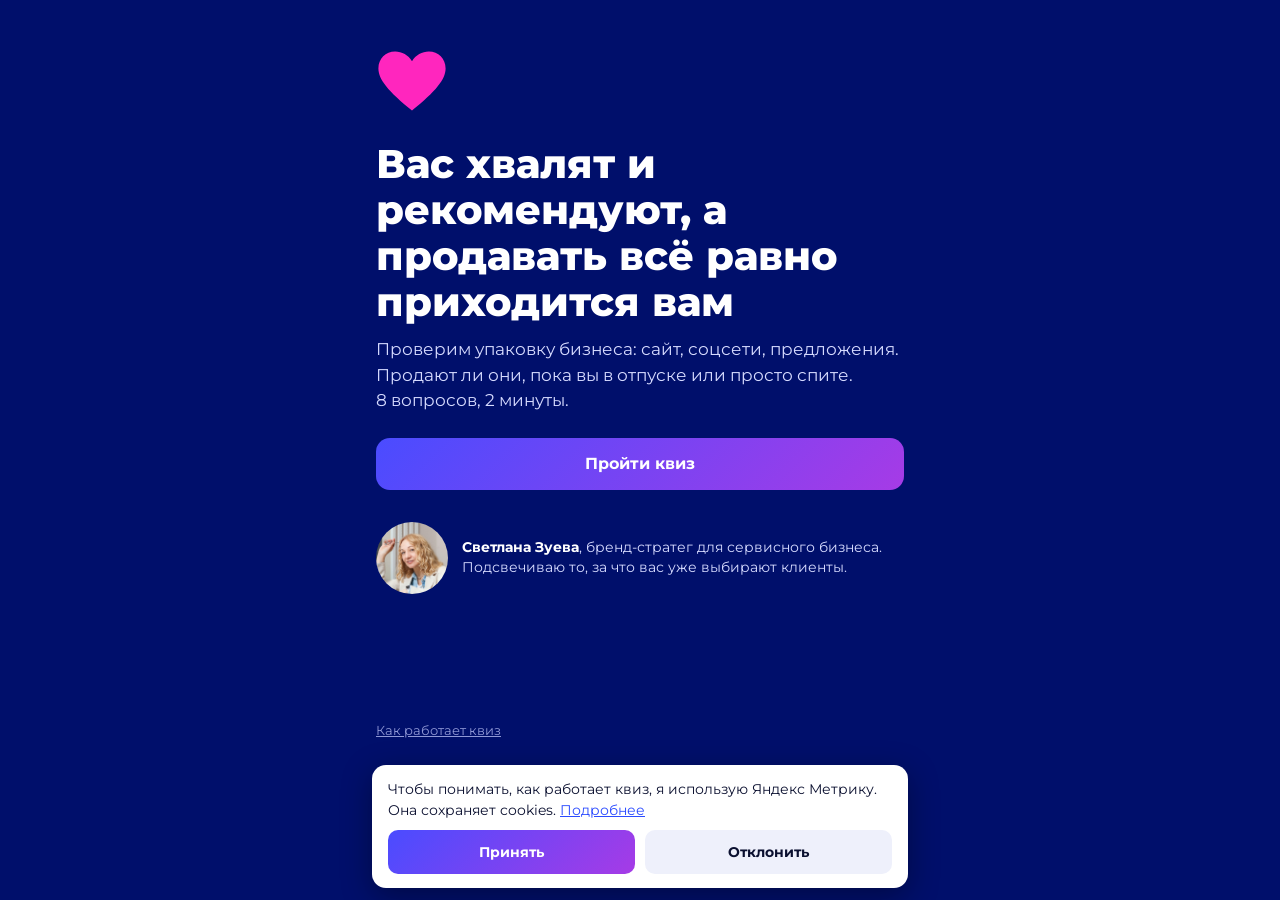
==== index.html @ f7955f4e "Add Telegram fallbacks (app link, copy message, username); cookie banner spacing" ====
<!DOCTYPE html>
<html lang="ru">
<head>
  <meta charset="UTF-8">
  <meta name="viewport" content="width=device-width, initial-scale=1">
  <title>Бренд-диагностика: квиз для владельцев сервисного бизнеса</title>
  <meta name="description" content="Вас хвалят и рекомендуют, а продавать всё равно приходится вам. 8 вопросов за 2 минуты: проверьте, продаёт ли упаковка бизнеса без вас.">
  <link rel="stylesheet" href="style.css">
</head>
<body>
  <main class="app">

    <!-- Прогресс виден только на экранах с вопросами -->
    <div class="progress" id="progress" hidden>
      <button class="back" id="backBtn" type="button" aria-label="Назад">←</button>
      <div class="bar"><span id="barFill"></span></div>
      <span class="count" id="count">1 из 8</span>
    </div>

    <!-- 1. Старт -->
    <section class="screen active" data-screen="start">
      <svg class="deco" viewBox="0 0 120 110" aria-hidden="true">
        <path d="M60 104C20 72 4 52 4 34 4 18 16 6 32 6c11 0 22 6 28 16C66 12 77 6 88 6c16 0 28 12 28 28 0 18-16 38-56 70z" fill="#FF26BE"/>
      </svg>
      <h1>Вас хвалят и рекомендуют, а продавать всё равно приходится&nbsp;вам</h1>
      <p class="lead">Проверим упаковку бизнеса: сайт, соцсети, предложения. Продают ли они, пока вы в отпуске или просто спите. 8&nbsp;вопросов, 2&nbsp;минуты.</p>
      <button class="btn" id="startBtn" type="button">Пройти квиз</button>
      <div class="author">
        <div class="photo"><span>СЗ</span></div>
        <p><strong>Светлана Зуева</strong>, бренд-стратег для сервисного бизнеса.<br>Подсвечиваю то, за что вас уже выбирают клиенты.</p>
      </div>
    </section>

    <!-- 2. Вопрос -->
    <section class="screen" data-screen="question">
      <h2 id="qTitle"></h2>
      <div class="options" id="qOptions"></div>
    </section>

    <!-- 3. Результат -->
    <section class="screen" data-screen="result">
      <div class="card">
        <p class="kicker">Ваш результат</p>
        <div class="score"><span id="rScore">0</span><small> из 10</small></div>
        <h2 id="rTitle"></h2>
        <p id="rText"></p>
      </div>

      <div class="card">
        <h3>Карта вашей упаковки</h3>
        <p class="hint">Из этих семи зон клиент складывает впечатление о компании.</p>
        <ul class="zones" id="zoneMap"></ul>
        <div class="legend">
          <span><i class="dot weak"></i>слабо</span>
          <span><i class="dot mid"></i>средне</span>
          <span><i class="dot strong"></i>сильно</span>
        </div>
        <div class="risk">
          <p class="kicker">Главная зона риска</p>
          <p id="rRisk"></p>
        </div>
      </div>

      <div class="card">
        <h3>Что это обычно значит</h3>
        <ul class="list" id="rSymptoms"></ul>
      </div>

      <div class="card">
        <h3>Квиз показывает, где болит. Диагностика отвечает, почему и что с этим делать</h3>
        <p class="hint">Чего квиз не покажет:</p>
        <ul class="list">
          <li>За что клиенты платят вам на самом деле. Спойлер: не всегда за то, что вы думаете.</li>
          <li>Где упаковка говорит им не то, что говорите вы.</li>
          <li>С чего начать, чтобы изменения заметили в продажах, а не только в красоте.</li>
        </ul>
        <p class="label-sm">Как проходит диагностика, две недели:</p>
        <ol class="steps">
          <li><strong>Бриф</strong>Несколько вопросов о бизнесе, можно ответить голосовыми.</li>
          <li><strong>Смотрю на бизнес глазами клиента</strong>Сайт, соцсети, предложения, вывеска, отзывы, 2–3 конкурента.</li>
          <li><strong>Встреча с вами, 2 часа, и интервью с вашими клиентами</strong>Выясняю, за что вас выбирают и что чуть не остановило.</li>
          <li><strong>Итоговый разбор, 1 час</strong>Показываю выводы, и вместе решаем, с чего начать.</li>
        </ol>
        <p class="hint">Ваше время: около 3 часов и бриф.</p>
      </div>

      <div class="card accent">
        <div class="author on-accent">
          <div class="photo"><span>СЗ</span></div>
          <p><strong>Светлана Зуева</strong><br>бренд-стратег, 20+ лет в дизайне и рекламе</p>
        </div>
        <h3>Пусть продаёт упаковка, а не только вы</h3>
        <p>Вы узнаете, за что клиенты выбирают вас на самом деле, и получите три шага, чтобы сайт, соцсети и предложения продавали за вас: больше заявок, меньше уговоров и скидок.</p>
        <ul class="list light">
          <li>отчёт на 5–7 страниц, по которому можно действовать на следующий день;</li>
          <li>сильные стороны вашего бизнеса словами ваших клиентов;</li>
          <li>места, где упаковка тормозит продажи.</li>
        </ul>
        <p class="pilot">Пилотная цена <strong>15 000 ₽</strong> вместо 25 000 ₽ для первых трёх компаний. Осталось мест: <strong id="rSpots">3</strong></p>
        <a class="btn" id="tgBtn" href="#" target="_blank" rel="noopener">Записаться на диагностику</a>
        <p class="cta-note">Откроется Telegram с готовым сообщением. Я отвечу в течение рабочего дня.</p>
        <p class="cta-note" id="tgAlt">Не открывается? <a href="#" id="tgApp">Открыть в приложении Telegram</a> · <button class="link-btn" id="tgCopy" type="button">Скопировать сообщение</button><br>Или найдите меня в Telegram: <strong id="tgName"></strong></p>
      </div>
    </section>

    <footer class="footer">
      <a id="privacyFooter" href="privacy.html">Как работает квиз</a>
    </footer>
  </main>

  <!-- Баннер cookies: показывается только если в config.js указан номер Метрики -->
  <div class="cookie" id="cookie" hidden>
    <p>Чтобы понимать, как работает квиз, я использую Яндекс Метрику. Она сохраняет cookies. <a href="privacy.html">Подробнее</a></p>
    <div class="cookie-btns">
      <button class="cookie-btn" id="cookieOk" type="button">Принять</button>
      <button class="cookie-btn ghost" id="cookieNo" type="button">Отклонить</button>
    </div>
  </div>

  <script src="config.js"></script>
  <script src="script.js"></script>
</body>
</html>
---- style.css ----
﻿/* Шрифт лежит на самом сайте (корень сайта), без обращений к серверам Google */
@font-face {
  font-family: "Montserrat";
  src: url("Montserrat-Variable.woff2") format("woff2");
  font-weight: 400 800;
  font-style: normal;
  font-display: swap;
}

:root {
  --navy: #000f6b;
  --navy-2: #0a1a85;
  --pink: #ff26be;
  --blue: #2b4bff;
  --violet: #a63be6;
  --green: #22bb4d;
  --green-text: #148a37;
  --white: #ffffff;
  --ink: #0b1030;
  --muted: #8f98d6;
  --grad: linear-gradient(135deg, #4a4cff, #a63be6);
  --radius: 18px;
}

* { box-sizing: border-box; }

html { -webkit-text-size-adjust: 100%; }

body {
  margin: 0;
  min-height: 100vh;
  background: var(--navy);
  color: var(--white);
  font-family: "Montserrat", "Segoe UI", Arial, sans-serif;
  font-size: 16px;
  line-height: 1.5;
}

.app {
  max-width: 560px;
  margin: 0 auto;
  padding: 20px 16px 32px;
  min-height: 100vh;
  display: flex;
  flex-direction: column;
}

h1, h2, h3 { margin: 0 0 12px; font-weight: 800; line-height: 1.15; }
h1 { font-size: clamp(28px, 8vw, 40px); text-wrap: balance; }
h2, h3 { text-wrap: balance; }
h2 { font-size: clamp(22px, 6vw, 30px); }
h3 { font-size: 22px; }
p { margin: 0 0 12px; }

.lead { color: #d6dbff; font-size: 17px; margin-bottom: 24px; }
.label { font-weight: 700; margin: 20px 0 8px; display: block; }
.muted { color: var(--muted); font-weight: 400; }
.note { text-align: center; color: var(--muted); font-size: 14px; margin-top: 12px; }
.kicker { text-transform: uppercase; letter-spacing: .08em; font-size: 12px; font-weight: 700; color: var(--pink); margin-bottom: 6px; }

/* Экраны */
.screen { display: none; flex: 1; animation: fade .3s ease; }
.screen.active { display: block; }
@keyframes fade { from { opacity: 0; transform: translateY(8px); } to { opacity: 1; transform: none; } }

/* Декор на старте */
.deco { width: 72px; margin-bottom: 20px; }

/* Прогресс */
.progress { display: flex; align-items: center; gap: 12px; margin-bottom: 24px; }
.progress[hidden] { display: none; }
.back {
  width: 44px; height: 44px; border-radius: 50%;
  border: 1.5px solid rgba(255,255,255,.35); background: transparent; color: var(--white);
  font-size: 20px; cursor: pointer; flex: none;
}
.bar { flex: 1; height: 6px; border-radius: 3px; background: rgba(255,255,255,.18); overflow: hidden; }
.bar span { display: block; height: 100%; width: 0; background: var(--pink); transition: width .3s ease; }
.count { font-size: 14px; color: #d6dbff; white-space: nowrap; }

/* Кнопки */
.btn {
  display: block; width: 100%; min-height: 52px; padding: 14px 20px;
  border: 0; border-radius: 14px; background: var(--grad); color: var(--white);
  font: inherit; font-weight: 700; text-align: center; text-decoration: none; cursor: pointer;
  transition: transform .15s ease, opacity .15s ease;
}
.btn:hover { transform: translateY(-1px); }
.btn:disabled { opacity: .4; cursor: not-allowed; transform: none; }

/* Варианты ответов */
.options { display: grid; gap: 10px; margin-bottom: 16px; }
.option {
  min-height: 52px; padding: 14px 16px; text-align: left;
  border: 1.5px solid rgba(255,255,255,.3); border-radius: 14px;
  background: rgba(255,255,255,.04); color: var(--white); font: inherit; cursor: pointer;
  transition: border-color .15s ease, background .15s ease;
}
.option:hover { border-color: var(--pink); }
.option.selected { border-color: var(--pink); background: rgba(255,38,190,.18); }

/* Автор */
.author { display: flex; align-items: center; gap: 14px; margin-top: 32px; }
.author p { margin: 0; font-size: 14px; color: #d6dbff; line-height: 1.4; }
.author strong { color: var(--white); }
.photo {
  width: 72px; height: 72px; border-radius: 50%; flex: none; overflow: hidden;
  background: var(--grad); display: flex; align-items: center; justify-content: center;
  font-weight: 800; font-size: 22px;
}
.photo img { width: 100%; height: 100%; object-fit: cover; display: block; }

/* Карточки (светлые) */
.card {
  background: var(--white); color: var(--ink);
  border-radius: var(--radius); padding: 24px 20px; margin-bottom: 16px;
}
.card.accent { background: var(--blue); color: var(--white); }
.card .lead { color: #444b7a; }
.card .hint { color: #444b7a; margin: 16px 0 0; font-size: 15px; }

/* Форма */
.field {
  width: 100%; min-height: 50px; padding: 12px 14px; font: inherit; font-size: 16px;
  border: 1.5px solid #c9cdea; border-radius: 12px; background: #fff; color: var(--ink);
}
.field:focus { outline: 2px solid var(--blue); border-color: var(--blue); }
.options + .field { margin-bottom: 16px; }
.error { color: #d6168f; font-size: 14px; margin: 6px 0 0; }
.error[hidden] { display: none; }
.check { display: flex; gap: 10px; align-items: flex-start; margin: 20px 0; font-size: 14px; cursor: pointer; }
.check input { width: 22px; height: 22px; margin: 0; flex: none; accent-color: var(--blue); }
.check a { color: var(--blue); }
.card .btn { margin-top: 8px; }

/* Результат */
.score { font-size: 64px; font-weight: 800; line-height: 1; color: var(--blue); margin-bottom: 8px; }
.score small { font-size: 22px; color: #6b72a8; font-weight: 500; }
.risk { background: #fdeaf8; border-radius: 12px; padding: 14px 16px; margin-top: 16px; }
.risk p:last-child { margin: 0; font-weight: 700; }
.pilot { background: rgba(255,255,255,.14); border-radius: 12px; padding: 12px 14px; margin: 16px 0; }
.card.accent .btn { background: var(--white); color: var(--blue); }

/* Карта зон */
.card h3 { color: var(--navy); }
.card.accent h3 { color: var(--white); }
.zones { list-style: none; margin: 16px 0 12px; padding: 0; display: grid; gap: 14px; }
.zone-head { display: flex; justify-content: space-between; gap: 12px; font-size: 14px; font-weight: 600; margin-bottom: 6px; }
.zone-state { font-weight: 700; white-space: nowrap; }
.zone-track { height: 10px; border-radius: 5px; background: #e6e8f7; overflow: hidden; }
.zone-fill { display: block; height: 100%; width: 0; border-radius: 5px; transition: width .9s cubic-bezier(.2,.8,.2,1); }
.weak .zone-fill, .dot.weak { background: var(--pink); }
.mid .zone-fill, .dot.mid { background: var(--violet); }
.strong .zone-fill, .dot.strong { background: var(--green); }
.weak .zone-state { color: #d6168f; }
.mid .zone-state { color: var(--violet); }
.strong .zone-state { color: var(--green-text); }
.legend { display: flex; gap: 16px; font-size: 13px; color: #444b7a; }
.legend span { display: flex; align-items: center; gap: 6px; }
.dot { width: 10px; height: 10px; border-radius: 50%; display: inline-block; }
.zone.is-risk .zone-head { color: #d6168f; }

/* Списки в карточках */
.list { margin: 12px 0 0; padding: 0; list-style: none; display: grid; gap: 10px; }
.list li { position: relative; padding-left: 22px; }
.list li::before {
  content: ""; position: absolute; left: 0; top: .5em; width: 10px; height: 10px;
  border-radius: 50%; background: var(--pink);
}
.list.light li::before { background: var(--white); }
.steps { list-style: none; counter-reset: step; margin: 16px 0; padding: 0; display: grid; gap: 16px; }
.steps li { position: relative; padding-left: 40px; counter-increment: step; }
.steps li::before {
  content: counter(step); position: absolute; left: 0; top: 0; width: 28px; height: 28px;
  border-radius: 50%; background: var(--blue); color: var(--white); font-weight: 700; font-size: 14px;
  display: flex; align-items: center; justify-content: center;
}
.steps strong { display: block; margin-bottom: 2px; color: var(--navy); }
.label-sm { font-weight: 700; margin: 16px 0 0; }
.cta-note { text-align: center; font-size: 14px; color: #dfe4ff; margin: 12px 0 0; }
.cta-note a, .cta-note strong { color: var(--white); }
.link-btn { background: none; border: 0; padding: 0; color: var(--white); font: inherit; text-decoration: underline; cursor: pointer; }
.author.on-accent { margin: 0 0 16px; }
.author.on-accent p { color: #dfe4ff; }

/* Баннер cookies */
.cookie {
  position: fixed; left: 12px; right: 12px; bottom: 12px; z-index: 10;
  max-width: 536px; margin: 0 auto; padding: 14px 16px;
  background: var(--white); color: var(--ink); border-radius: 14px;
  box-shadow: 0 8px 30px rgba(0, 0, 0, .35); font-size: 14px;
}
.cookie[hidden] { display: none; }
.has-cookie .app { padding-bottom: 160px; }
.cookie p { margin: 0 0 10px; line-height: 1.45; }
.cookie a { color: var(--blue); }
.cookie-btns { display: flex; gap: 10px; }
.cookie-btn {
  flex: 1; min-height: 44px; border: 0; border-radius: 10px; background: var(--grad);
  color: var(--white); font: inherit; font-weight: 700; cursor: pointer;
}
.cookie-btn.ghost { background: #eef0fb; color: var(--ink); }

/* Подвал */
.footer {
  margin-top: 24px; display: flex; justify-content: space-between; align-items: center;
  font-size: 13px; color: var(--muted);
}
.footer a { color: var(--muted); }

@media (min-width: 700px) {
  .app { padding-top: 48px; }
}

@media (prefers-reduced-motion: reduce) {
  .screen { animation: none; }
  .bar span, .btn { transition: none; }
}
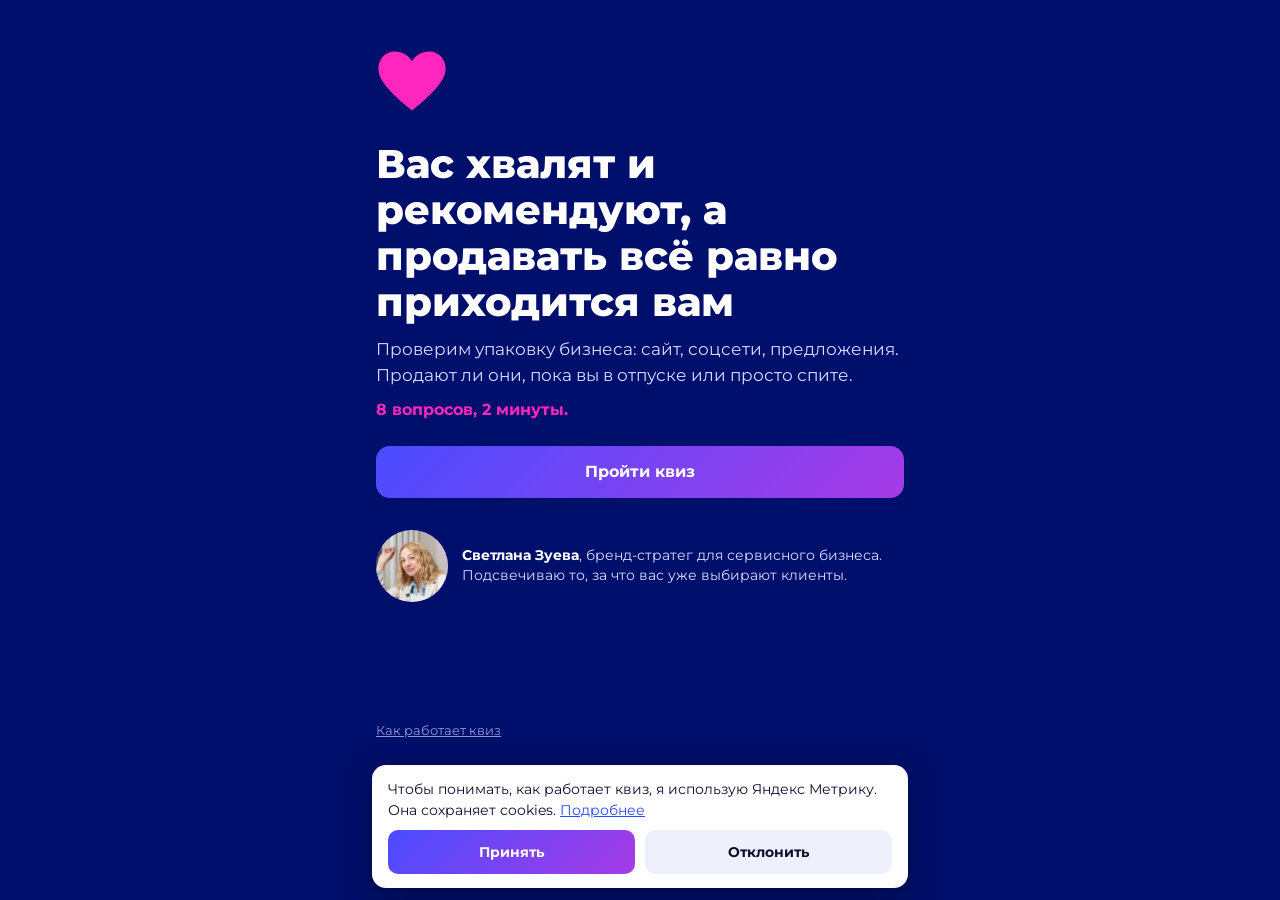
==== commit 72b043ca: "First screen: put '8 questions, 2 minutes' on its own line" ====
--- a/index.html
+++ b/index.html
@@ -23,7 +23,8 @@
         <path d="M60 104C20 72 4 52 4 34 4 18 16 6 32 6c11 0 22 6 28 16C66 12 77 6 88 6c16 0 28 12 28 28 0 18-16 38-56 70z" fill="#FF26BE"/>
       </svg>
       <h1>Вас хвалят и рекомендуют, а продавать всё равно приходится&nbsp;вам</h1>
-      <p class="lead">Проверим упаковку бизнеса: сайт, соцсети, предложения. Продают ли они, пока вы в отпуске или просто спите. 8&nbsp;вопросов, 2&nbsp;минуты.</p>
+      <p class="lead lead-tight">Проверим упаковку бизнеса: сайт, соцсети, предложения. Продают ли они, пока вы в отпуске или просто спите.</p>
+      <p class="lead-note">8&nbsp;вопросов, 2&nbsp;минуты.</p>
       <button class="btn" id="startBtn" type="button">Пройти квиз</button>
       <div class="author">
         <div class="photo"><span>СЗ</span></div>
--- a/style.css
+++ b/style.css
@@ -53,6 +53,8 @@
 p { margin: 0 0 12px; }
 
 .lead { color: #d6dbff; font-size: 17px; margin-bottom: 24px; }
+.lead-tight { margin-bottom: 10px; }
+.lead-note { color: var(--pink); font-weight: 700; font-size: 16px; margin: 0 0 24px; }
 .label { font-weight: 700; margin: 20px 0 8px; display: block; }
 .muted { color: var(--muted); font-weight: 400; }
 .note { text-align: center; color: var(--muted); font-size: 14px; margin-top: 12px; }
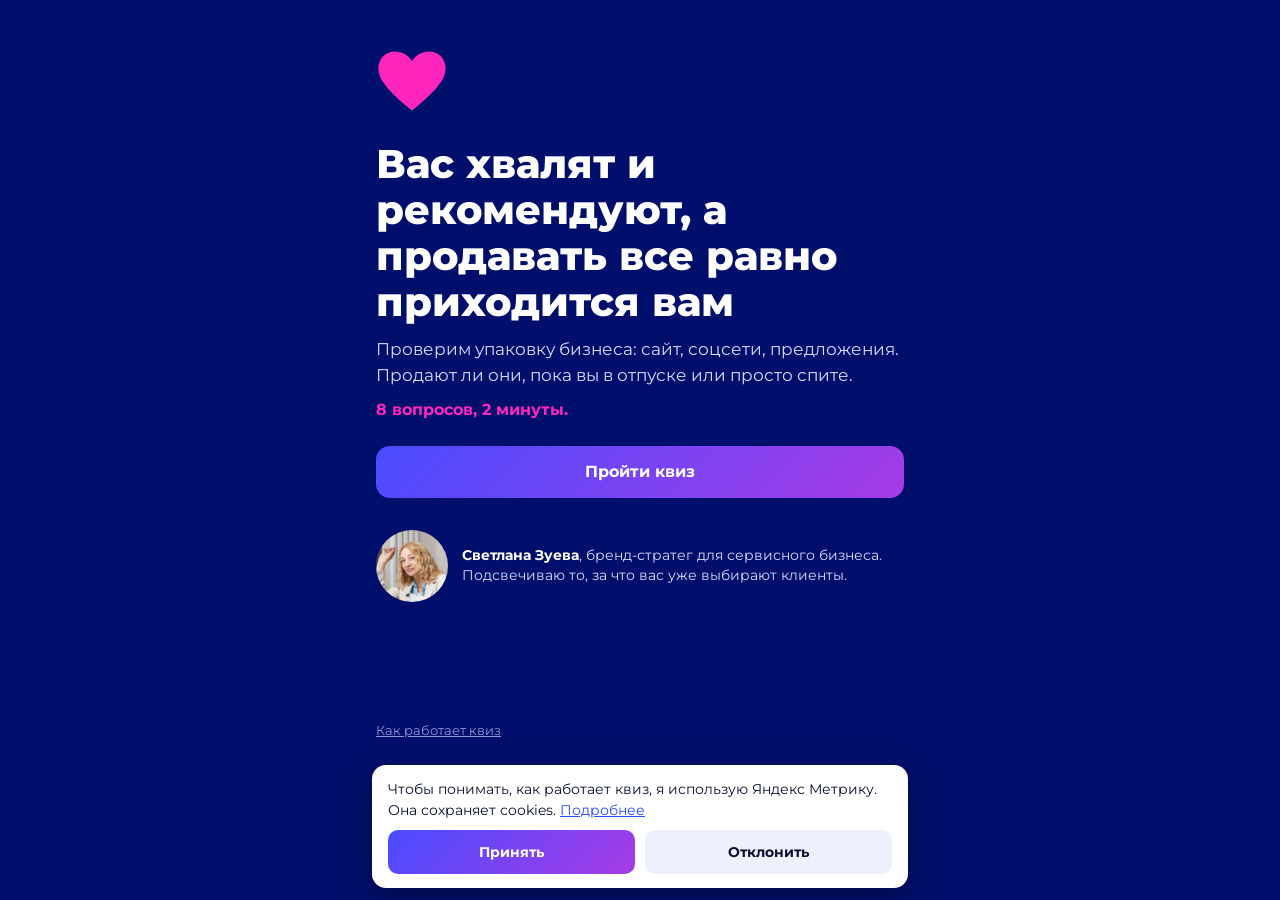
==== commit f2409d81: "Квиз: правки зоны риска, баллов, «е» вместо «ё», 30+ лет - «Источники клиентов» больше не попадают в" ====
--- a/index.html
+++ b/index.html
@@ -4,7 +4,7 @@
   <meta charset="UTF-8">
   <meta name="viewport" content="width=device-width, initial-scale=1">
   <title>Бренд-диагностика: квиз для владельцев сервисного бизнеса</title>
-  <meta name="description" content="Вас хвалят и рекомендуют, а продавать всё равно приходится вам. 8 вопросов за 2 минуты: проверьте, продаёт ли упаковка бизнеса без вас.">
+  <meta name="description" content="Вас хвалят и рекомендуют, а продавать все равно приходится вам. 8 вопросов за 2 минуты: проверьте, продает ли упаковка бизнеса без вас.">
   <link rel="stylesheet" href="style.css">
 </head>
 <body>
@@ -22,7 +22,7 @@
       <svg class="deco" viewBox="0 0 120 110" aria-hidden="true">
         <path d="M60 104C20 72 4 52 4 34 4 18 16 6 32 6c11 0 22 6 28 16C66 12 77 6 88 6c16 0 28 12 28 28 0 18-16 38-56 70z" fill="#FF26BE"/>
       </svg>
-      <h1>Вас хвалят и рекомендуют, а продавать всё равно приходится&nbsp;вам</h1>
+      <h1>Вас хвалят и рекомендуют, а продавать все равно приходится&nbsp;вам</h1>
       <p class="lead lead-tight">Проверим упаковку бизнеса: сайт, соцсети, предложения. Продают ли они, пока вы в отпуске или просто спите.</p>
       <p class="lead-note">8&nbsp;вопросов, 2&nbsp;минуты.</p>
       <button class="btn" id="startBtn" type="button">Пройти квиз</button>
@@ -57,7 +57,7 @@
           <span><i class="dot strong"></i>сильно</span>
         </div>
         <div class="risk">
-          <p class="kicker">Главная зона риска</p>
+          <p class="kicker" id="rRiskLabel">Главная зона риска</p>
           <p id="rRisk"></p>
         </div>
       </div>
@@ -88,16 +88,16 @@
       <div class="card accent">
         <div class="author on-accent">
           <div class="photo"><span>СЗ</span></div>
-          <p><strong>Светлана Зуева</strong><br>бренд-стратег, 20+ лет в дизайне и рекламе</p>
+          <p><strong>Светлана Зуева</strong><br>бренд-стратег, 30+ лет в дизайне и рекламе</p>
         </div>
-        <h3>Пусть продаёт упаковка, а не только вы</h3>
+        <h3>Пусть продает упаковка, а не только вы</h3>
         <p>Вы узнаете, за что клиенты выбирают вас на самом деле, и получите три шага, чтобы сайт, соцсети и предложения продавали за вас: больше заявок, меньше уговоров и скидок.</p>
         <ul class="list light">
-          <li>отчёт на 5–7 страниц, по которому можно действовать на следующий день;</li>
+          <li>отчет на 5–7 страниц, по которому можно действовать на следующий день;</li>
           <li>сильные стороны вашего бизнеса словами ваших клиентов;</li>
           <li>места, где упаковка тормозит продажи.</li>
         </ul>
-        <p class="pilot">Пилотная цена <strong>15 000 ₽</strong> вместо 25 000 ₽ для первых трёх компаний. Осталось мест: <strong id="rSpots">3</strong></p>
+        <p class="pilot">Пилотная цена <strong>15 000 ₽</strong> вместо 25 000 ₽ для первых трех компаний. Осталось мест: <strong id="rSpots">3</strong></p>
         <a class="btn" id="tgBtn" href="#" target="_blank" rel="noopener">Записаться на диагностику</a>
         <p class="cta-note">Откроется Telegram с готовым сообщением. Я отвечу в течение рабочего дня.</p>
         <p class="cta-note" id="tgAlt">Не открывается? <a href="#" id="tgApp">Открыть в приложении Telegram</a> · <button class="link-btn" id="tgCopy" type="button">Скопировать сообщение</button><br>Или найдите меня в Telegram: <strong id="tgName"></strong></p>
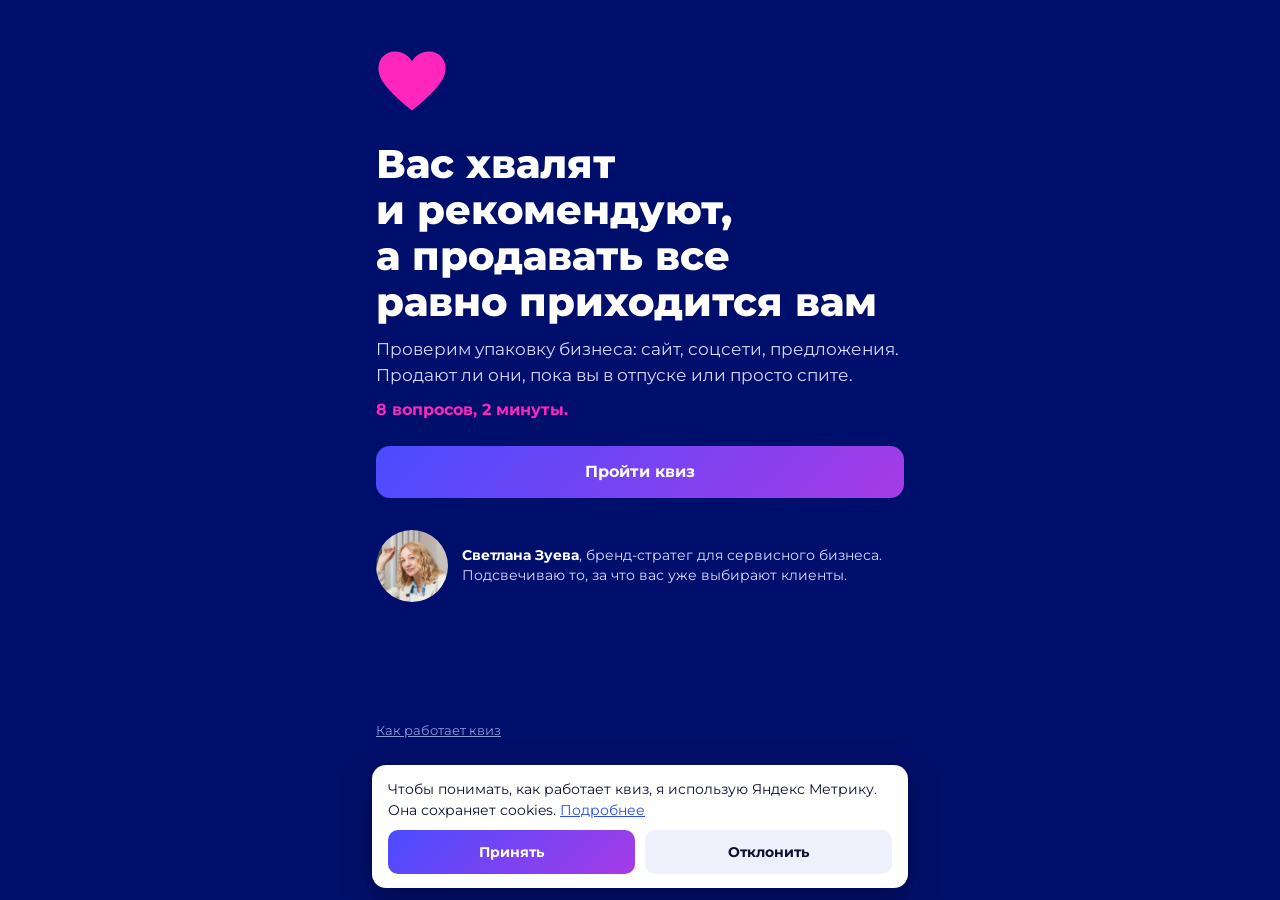
==== commit 6d64f9bb: "Квиз: правки до публикации - Диагностика: состав сужен до 8–10 часов (встреча 1,5 часа, без интервью" ====
--- a/index.html
+++ b/index.html
@@ -75,29 +75,31 @@
           <li>Где упаковка говорит им не то, что говорите вы.</li>
           <li>С чего начать, чтобы изменения заметили в продажах, а не только в красоте.</li>
         </ul>
+        <p class="hint">Это не часовой созвон с советами на слух, а разбор упаковки глазами ваших клиентов: с письменным отчетом и планом.</p>
         <p class="label-sm">Как проходит диагностика, две недели:</p>
         <ol class="steps">
           <li><strong>Бриф</strong>Несколько вопросов о бизнесе, можно ответить голосовыми.</li>
-          <li><strong>Смотрю на бизнес глазами клиента</strong>Сайт, соцсети, предложения, вывеска, отзывы, 2–3 конкурента.</li>
-          <li><strong>Встреча с вами, 2 часа, и интервью с вашими клиентами</strong>Выясняю, за что вас выбирают и что чуть не остановило.</li>
+          <li><strong>Смотрю на бизнес глазами клиента</strong>Сайт, соцсети, предложения, отзывы. Для контраста 1–2 конкурента, без подробного разбора.</li>
+          <li><strong>Встреча с вами, 1,5 часа</strong>Выясняю, за что вас выбирают и что чуть не остановило.</li>
           <li><strong>Итоговый разбор, 1 час</strong>Показываю выводы, и вместе решаем, с чего начать.</li>
         </ol>
-        <p class="hint">Ваше время: около 3 часов и бриф.</p>
+        <p class="hint">Ваше время: около 2,5 часа и бриф.</p>
       </div>
 
       <div class="card accent">
         <div class="author on-accent">
           <div class="photo"><span>СЗ</span></div>
-          <p><strong>Светлана Зуева</strong><br>бренд-стратег, 30+ лет в дизайне и рекламе</p>
+          <p><strong>Светлана Зуева</strong><br>бренд-стратег, 30 лет в дизайне и рекламе</p>
         </div>
         <h3>Пусть продает упаковка, а не только вы</h3>
         <p>Вы узнаете, за что клиенты выбирают вас на самом деле, и получите три шага, чтобы сайт, соцсети и предложения продавали за вас: больше заявок, меньше уговоров и скидок.</p>
         <ul class="list light">
-          <li>отчет на 5–7 страниц, по которому можно действовать на следующий день;</li>
-          <li>сильные стороны вашего бизнеса словами ваших клиентов;</li>
+          <li>отчет на 3–4 страницы, по которому можно действовать на следующий день;</li>
+          <li>сильные стороны вашего бизнеса словами ваших клиентов, из их отзывов;</li>
           <li>места, где упаковка тормозит продажи.</li>
         </ul>
-        <p class="pilot">Пилотная цена <strong>15 000 ₽</strong> вместо 25 000 ₽ для первых трех компаний. Осталось мест: <strong id="rSpots">3</strong></p>
+        <p class="pilot">Пилотная цена <strong>15 000 ₽</strong> вместо 25 000 ₽ для первых трех компаний. Осталось мест: <strong id="rSpots">3</strong>
+          <span class="pilot-credit">Если после диагностики мы продолжаем работу, ее стоимость засчитывается в оплату следующего этапа.</span></p>
         <a class="btn" id="tgBtn" href="#" target="_blank" rel="noopener">Записаться на диагностику</a>
         <p class="cta-note">Откроется Telegram с готовым сообщением. Я отвечу в течение рабочего дня.</p>
         <p class="cta-note" id="tgAlt">Не открывается? <a href="#" id="tgApp">Открыть в приложении Telegram</a> · <button class="link-btn" id="tgCopy" type="button">Скопировать сообщение</button><br>Или найдите меня в Telegram: <strong id="tgName"></strong></p>
--- a/style.css
+++ b/style.css
@@ -141,6 +141,7 @@
 .risk { background: #fdeaf8; border-radius: 12px; padding: 14px 16px; margin-top: 16px; }
 .risk p:last-child { margin: 0; font-weight: 700; }
 .pilot { background: rgba(255,255,255,.14); border-radius: 12px; padding: 12px 14px; margin: 16px 0; }
+.pilot-credit { display: block; margin-top: 8px; font-size: 14px; color: #dfe4ff; }
 .card.accent .btn { background: var(--white); color: var(--blue); }
 
 /* Карта зон */
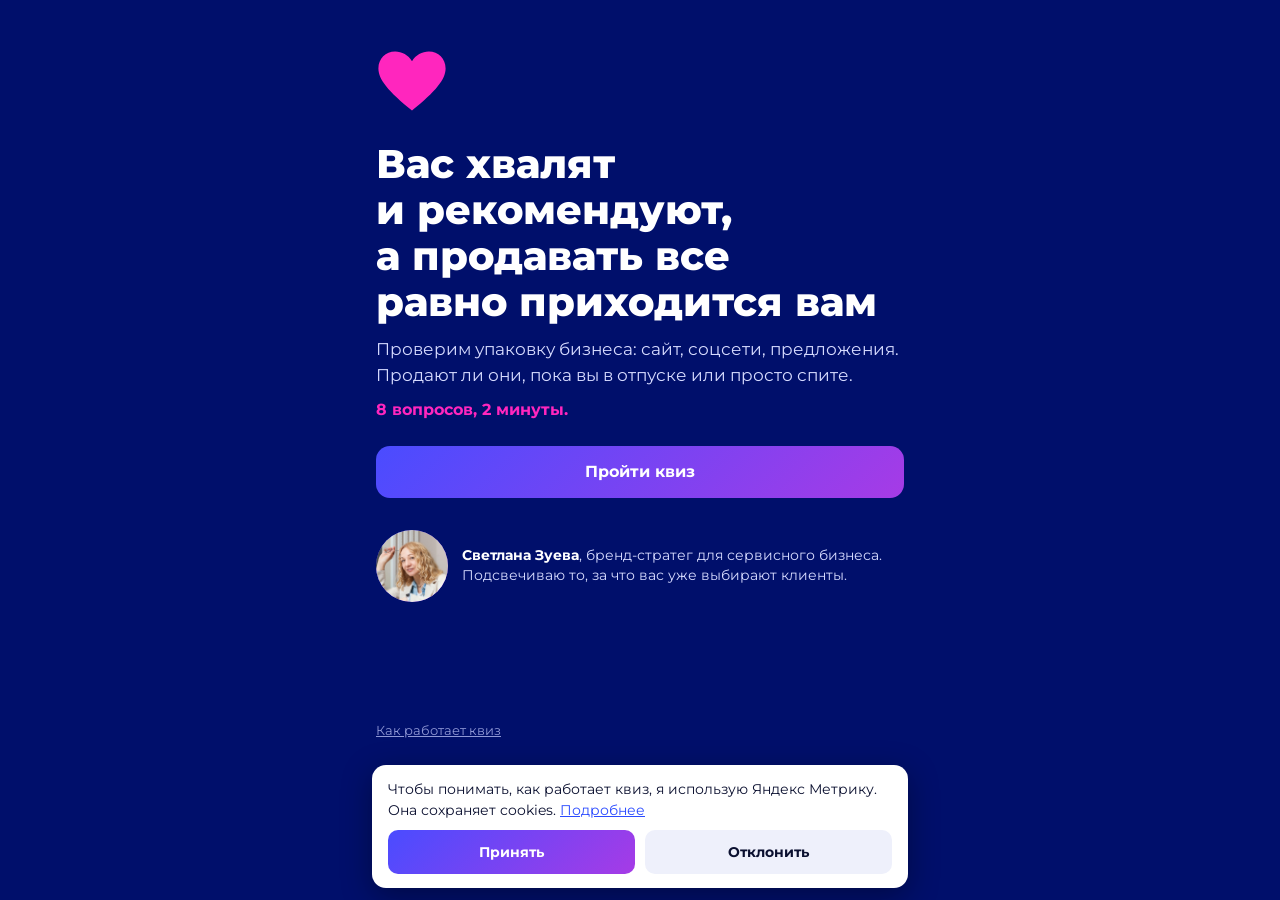
==== commit 063cea1c: "Квиз: два блока про диагностику разведены по задачам - Блок 1: заголовок называет продукт, подзаголо" ====
--- a/index.html
+++ b/index.html
@@ -68,19 +68,14 @@
       </div>
 
       <div class="card">
-        <h3>Квиз показывает, где болит. Диагностика отвечает, почему и что с этим делать</h3>
-        <p class="hint">Чего квиз не покажет:</p>
-        <ul class="list">
-          <li>За что клиенты платят вам на самом деле. Спойлер: не всегда за то, что вы думаете.</li>
-          <li>Где упаковка говорит им не то, что говорите вы.</li>
-          <li>С чего начать, чтобы изменения заметили в продажах, а не только в красоте.</li>
-        </ul>
-        <p class="hint">Это не часовой созвон с советами на слух, а разбор упаковки глазами ваших клиентов: с письменным отчетом и планом.</p>
-        <p class="label-sm">Как проходит диагностика, две недели:</p>
+        <h3>Бренд-диагностика: разбор вашей упаковки глазами клиентов</h3>
+        <p class="hint">Квиз показывает, где болит. Диагностика отвечает, почему и что с этим делать.</p>
+        <p class="lead-in">Платная услуга на две недели. Это не часовой созвон с советами на слух, а письменный отчет и план действий.</p>
+        <p class="label-sm">Как проходит диагностика:</p>
         <ol class="steps">
           <li><strong>Бриф</strong>Несколько вопросов о бизнесе, можно ответить голосовыми.</li>
-          <li><strong>Смотрю на бизнес глазами клиента</strong>Сайт, соцсети, предложения, отзывы. Для контраста 1–2 конкурента, без подробного разбора.</li>
-          <li><strong>Встреча с вами, 1,5 часа</strong>Выясняю, за что вас выбирают и что чуть не остановило.</li>
+          <li><strong>Смотрю на бизнес глазами клиента</strong>Сайт, соцсети, предложения и отзывы.</li>
+          <li><strong>Встреча с вами, онлайн или офлайн, 1,5 часа</strong>Выясняю, за что вас выбирают и что чуть не остановило.</li>
           <li><strong>Итоговый разбор, 1 час</strong>Показываю выводы, и вместе решаем, с чего начать.</li>
         </ol>
         <p class="hint">Ваше время: около 2,5 часа и бриф.</p>
@@ -91,12 +86,12 @@
           <div class="photo"><span>СЗ</span></div>
           <p><strong>Светлана Зуева</strong><br>бренд-стратег, 30 лет в дизайне и рекламе</p>
         </div>
-        <h3>Пусть продает упаковка, а не только вы</h3>
-        <p>Вы узнаете, за что клиенты выбирают вас на самом деле, и получите три шага, чтобы сайт, соцсети и предложения продавали за вас: больше заявок, меньше уговоров и скидок.</p>
+        <h3>Что вы получите за две недели</h3>
         <ul class="list light">
           <li>отчет на 3–4 страницы, по которому можно действовать на следующий день;</li>
           <li>сильные стороны вашего бизнеса словами ваших клиентов, из их отзывов;</li>
-          <li>места, где упаковка тормозит продажи.</li>
+          <li>места, где упаковка тормозит продажи;</li>
+          <li>план из трех первых шагов, чтобы упаковка продавала за вас: больше заявок, меньше уговоров и скидок.</li>
         </ul>
         <p class="pilot">Пилотная цена <strong>15 000 ₽</strong> вместо 25 000 ₽ для первых трех компаний. Осталось мест: <strong id="rSpots">3</strong>
           <span class="pilot-credit">Если после диагностики мы продолжаем работу, ее стоимость засчитывается в оплату следующего этапа.</span></p>
--- a/style.css
+++ b/style.css
@@ -141,6 +141,7 @@
 .risk { background: #fdeaf8; border-radius: 12px; padding: 14px 16px; margin-top: 16px; }
 .risk p:last-child { margin: 0; font-weight: 700; }
 .pilot { background: rgba(255,255,255,.14); border-radius: 12px; padding: 12px 14px; margin: 16px 0; }
+.card .lead-in { margin: 12px 0 0; }
 .pilot-credit { display: block; margin-top: 8px; font-size: 14px; color: #dfe4ff; }
 .card.accent .btn { background: var(--white); color: var(--blue); }
 
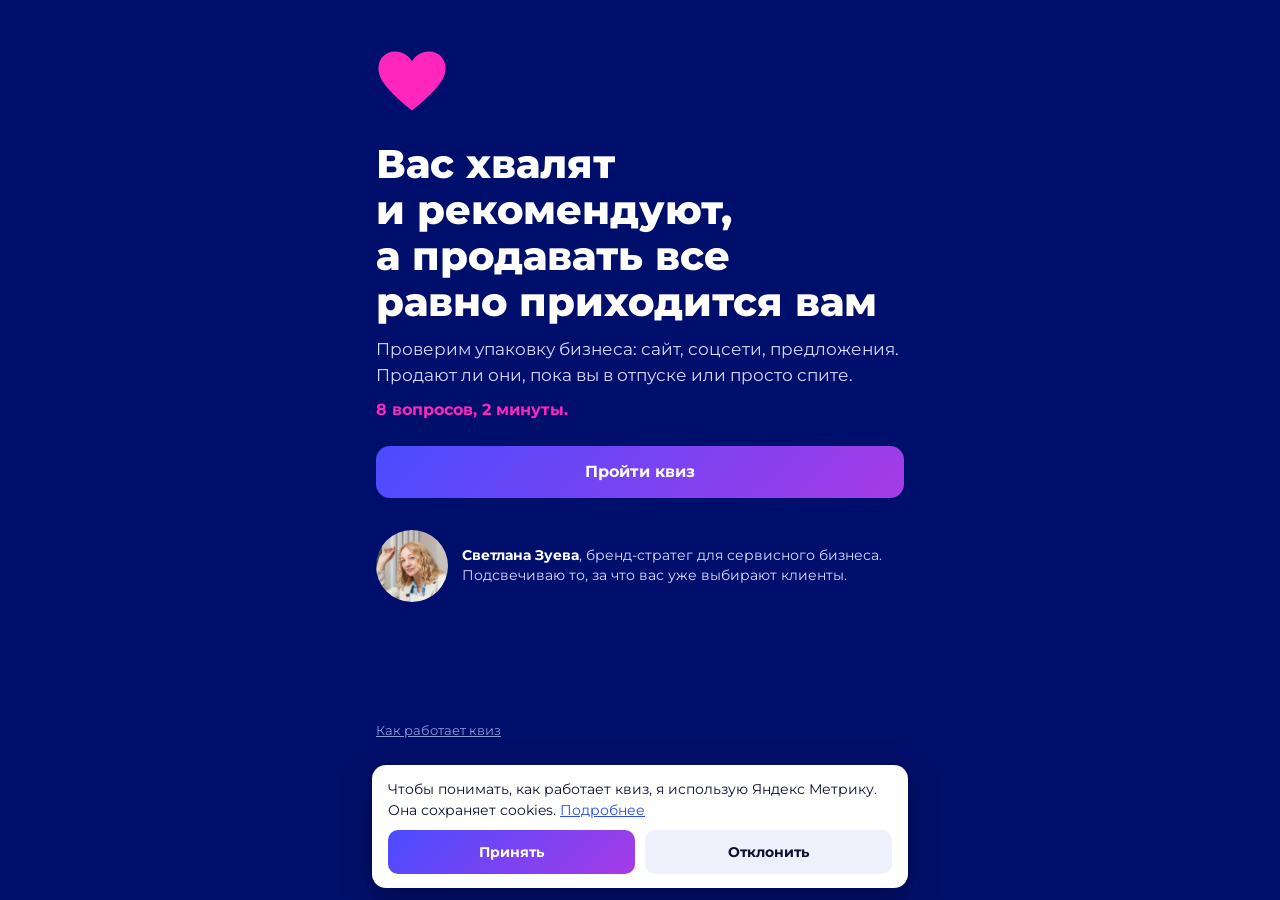
==== commit 72b8b442: "Квиз: итог для 10 из 10 и подводка «Хотите узнать больше?» - Для 10 из 10 отдельный итог с юмором, в" ====
--- a/index.html
+++ b/index.html
@@ -56,7 +56,7 @@
           <span><i class="dot mid"></i>средне</span>
           <span><i class="dot strong"></i>сильно</span>
         </div>
-        <div class="risk">
+        <div class="risk" id="riskBox">
           <p class="kicker" id="rRiskLabel">Главная зона риска</p>
           <p id="rRisk"></p>
         </div>
@@ -67,7 +67,8 @@
         <ul class="list" id="rSymptoms"></ul>
       </div>
 
-      <div class="card">
+      <div class="card" id="diagCard">
+        <p class="kicker">Хотите узнать больше?</p>
         <h3>Бренд-диагностика: разбор вашей упаковки глазами клиентов</h3>
         <p class="hint">Квиз показывает, где болит. Диагностика отвечает, почему и что с этим делать.</p>
         <p class="lead-in">Платная услуга на две недели. Это не часовой созвон с советами на слух, а письменный отчет и план действий.</p>
@@ -81,7 +82,7 @@
         <p class="hint">Ваше время: около 2,5 часа и бриф.</p>
       </div>
 
-      <div class="card accent">
+      <div class="card accent" id="offerCard">
         <div class="author on-accent">
           <div class="photo"><span>СЗ</span></div>
           <p><strong>Светлана Зуева</strong><br>бренд-стратег, 30 лет в дизайне и рекламе</p>
@@ -98,6 +99,13 @@
         <a class="btn" id="tgBtn" href="#" target="_blank" rel="noopener">Записаться на диагностику</a>
         <p class="cta-note">Откроется Telegram с готовым сообщением. Я отвечу в течение рабочего дня.</p>
         <p class="cta-note" id="tgAlt">Не открывается? <a href="#" id="tgApp">Открыть в приложении Telegram</a> · <button class="link-btn" id="tgCopy" type="button">Скопировать сообщение</button><br>Или найдите меня в Telegram: <strong id="tgName"></strong></p>
+      </div>
+
+      <!-- Только для результата 10 из 10: вместо предложения диагностики -->
+      <div class="card" id="softCard" hidden>
+        <h3>Но самооценка – штука коварная</h3>
+        <p>Если хочется проверить, видят ли это же ваши клиенты, напишите мне в Telegram, посмотрим вместе.</p>
+        <a class="btn" id="softBtn" href="#" target="_blank" rel="noopener">Написать мне в Telegram</a>
       </div>
     </section>
 
--- a/style.css
+++ b/style.css
@@ -142,6 +142,7 @@
 .risk p:last-child { margin: 0; font-weight: 700; }
 .pilot { background: rgba(255,255,255,.14); border-radius: 12px; padding: 12px 14px; margin: 16px 0; }
 .card .lead-in { margin: 12px 0 0; }
+.card[hidden], .risk[hidden] { display: none; }
 .pilot-credit { display: block; margin-top: 8px; font-size: 14px; color: #dfe4ff; }
 .card.accent .btn { background: var(--white); color: var(--blue); }
 
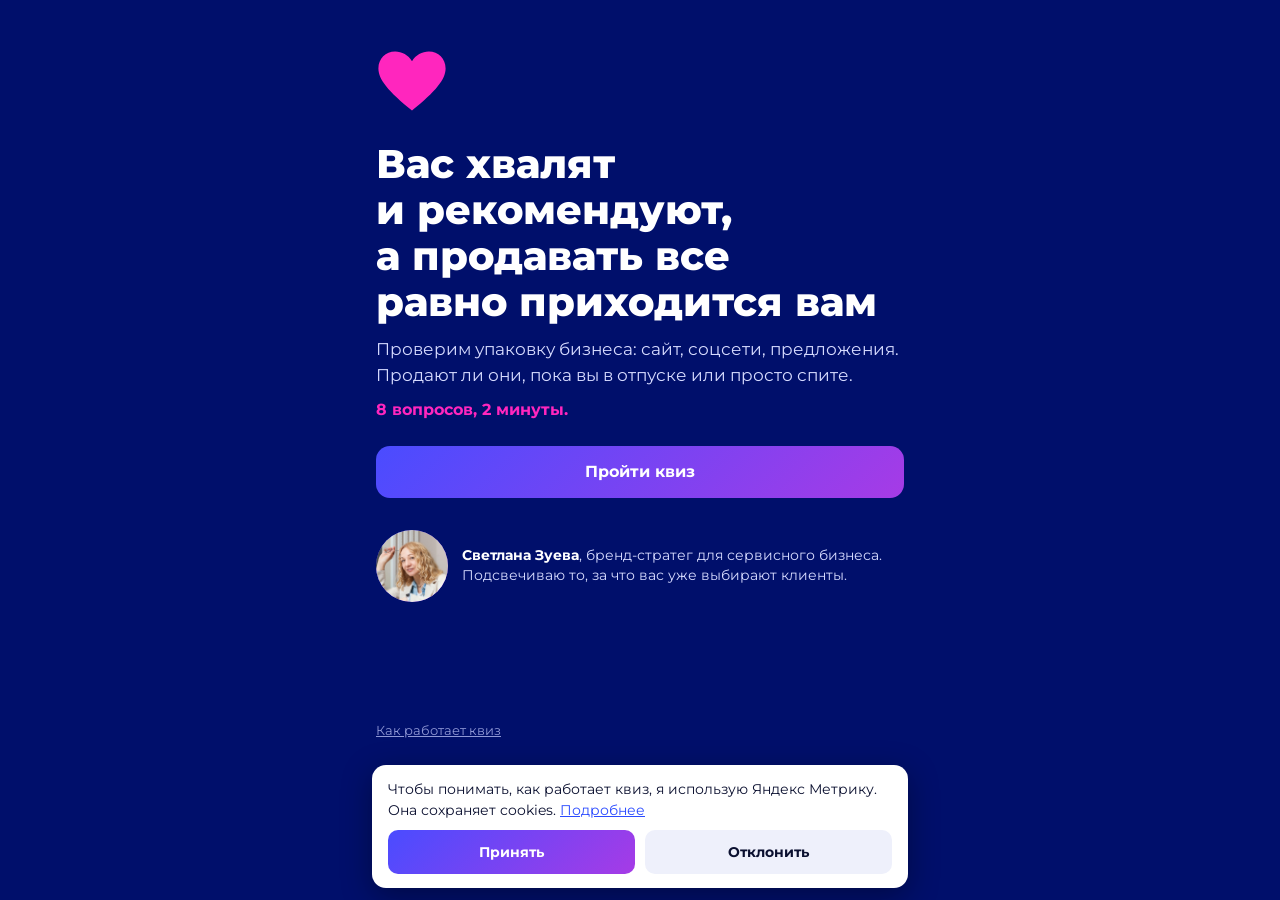
==== commit fcf0798e: "Квиз: цена для первых трёх компаний" ====
--- a/index.html
+++ b/index.html
@@ -94,7 +94,7 @@
           <li>места, где упаковка тормозит продажи;</li>
           <li>план из трех первых шагов, чтобы упаковка продавала за вас: больше заявок, меньше уговоров и скидок.</li>
         </ul>
-        <p class="pilot">Пилотная цена <strong>15 000 ₽</strong> вместо 25 000 ₽ для первых трех компаний. Осталось мест: <strong id="rSpots">3</strong>
+        <p class="pilot">Для первых трёх компаний — <strong>15 000 ₽</strong>
           <span class="pilot-credit">Если после диагностики мы продолжаем работу, ее стоимость засчитывается в оплату следующего этапа.</span></p>
         <a class="btn" id="tgBtn" href="#" target="_blank" rel="noopener">Записаться на диагностику</a>
         <p class="cta-note">Откроется Telegram с готовым сообщением. Я отвечу в течение рабочего дня.</p>
